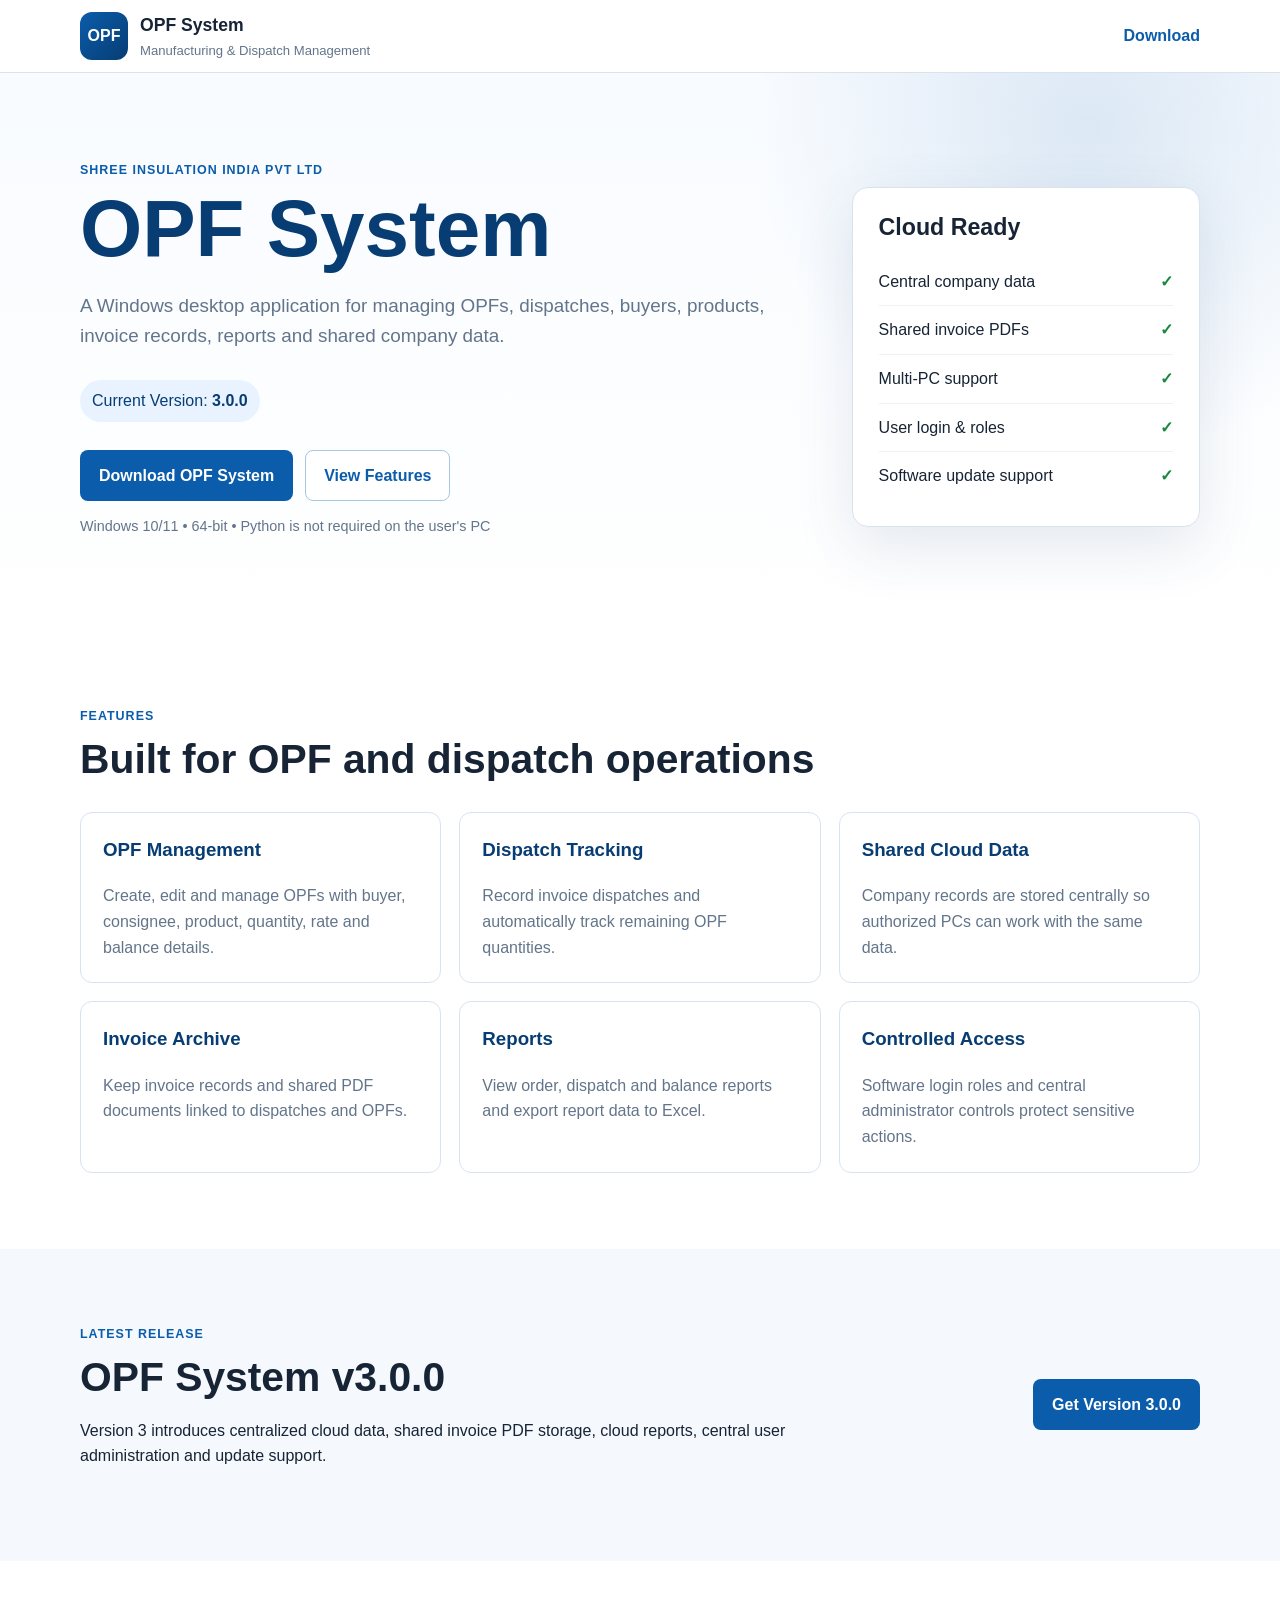
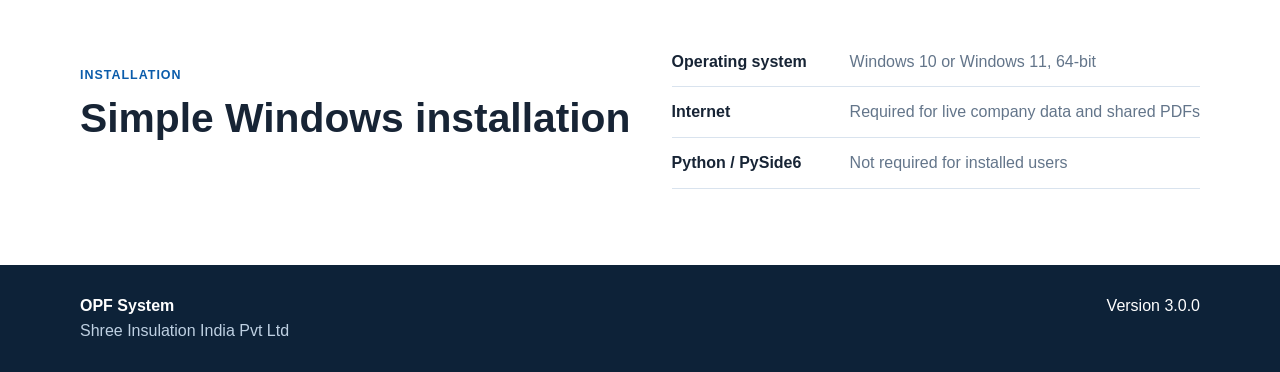
==== index.html @ 4c7ae4a1 "Add OPF System website" ====
<!DOCTYPE html>
<html lang="en">
<head>
  <meta charset="UTF-8">
  <meta name="viewport" content="width=device-width, initial-scale=1.0">
  <title>OPF System | Shree Insulation India Pvt Ltd</title>
  <meta name="description" content="Download OPF System, the manufacturing order, dispatch and invoice management software for Shree Insulation India Pvt Ltd.">
  <meta name="robots" content="index, follow">
  <meta name="theme-color" content="#0b5cab">
  <link rel="canonical" href="https://anmol-07hub.github.io/OPF-System-Website/">
  <link rel="stylesheet" href="styles.css">
</head>
<body>
  <header class="site-header">
    <div class="container nav">
      <div class="brand">
        <div class="brand-mark">OPF</div>
        <div>
          <div class="brand-title">OPF System</div>
          <div class="brand-subtitle">Manufacturing & Dispatch Management</div>
        </div>
      </div>
      <a class="nav-link" href="#download">Download</a>
    </div>
  </header>

  <main>
    <section class="hero">
      <div class="container hero-grid">
        <div>
          <div class="eyebrow">SHREE INSULATION INDIA PVT LTD</div>
          <h1>OPF System</h1>
          <p class="lead">
            A Windows desktop application for managing OPFs, dispatches,
            buyers, products, invoice records, reports and shared company data.
          </p>

          <div class="version-pill">Current Version: <strong>3.0.0</strong></div>

          <div class="hero-actions">
            <a id="download" class="btn btn-primary"
               href="https://github.com/Anmol-07hub/OPF-System-Updates/releases"
               target="_blank" rel="noopener">
              Download OPF System
            </a>
            <a class="btn btn-secondary" href="#features">View Features</a>
          </div>

          <p class="download-note">
            Windows 10/11 • 64-bit • Python is not required on the user's PC
          </p>
        </div>

        <div class="status-card">
          <h2>Cloud Ready</h2>
          <div class="status-row"><span>Central company data</span><strong>✓</strong></div>
          <div class="status-row"><span>Shared invoice PDFs</span><strong>✓</strong></div>
          <div class="status-row"><span>Multi-PC support</span><strong>✓</strong></div>
          <div class="status-row"><span>User login & roles</span><strong>✓</strong></div>
          <div class="status-row"><span>Software update support</span><strong>✓</strong></div>
        </div>
      </div>
    </section>

    <section id="features" class="section">
      <div class="container">
        <div class="section-heading">
          <div class="eyebrow">FEATURES</div>
          <h2>Built for OPF and dispatch operations</h2>
        </div>

        <div class="cards">
          <article class="feature-card">
            <h3>OPF Management</h3>
            <p>Create, edit and manage OPFs with buyer, consignee, product, quantity, rate and balance details.</p>
          </article>
          <article class="feature-card">
            <h3>Dispatch Tracking</h3>
            <p>Record invoice dispatches and automatically track remaining OPF quantities.</p>
          </article>
          <article class="feature-card">
            <h3>Shared Cloud Data</h3>
            <p>Company records are stored centrally so authorized PCs can work with the same data.</p>
          </article>
          <article class="feature-card">
            <h3>Invoice Archive</h3>
            <p>Keep invoice records and shared PDF documents linked to dispatches and OPFs.</p>
          </article>
          <article class="feature-card">
            <h3>Reports</h3>
            <p>View order, dispatch and balance reports and export report data to Excel.</p>
          </article>
          <article class="feature-card">
            <h3>Controlled Access</h3>
            <p>Software login roles and central administrator controls protect sensitive actions.</p>
          </article>
        </div>
      </div>
    </section>

    <section class="section alt">
      <div class="container release">
        <div>
          <div class="eyebrow">LATEST RELEASE</div>
          <h2>OPF System v3.0.0</h2>
          <p>
            Version 3 introduces centralized cloud data, shared invoice PDF storage,
            cloud reports, central user administration and update support.
          </p>
        </div>
        <a class="btn btn-primary"
           href="https://github.com/Anmol-07hub/OPF-System-Updates/releases"
           target="_blank" rel="noopener">
          Get Version 3.0.0
        </a>
      </div>
    </section>

    <section class="section">
      <div class="container requirements">
        <div>
          <div class="eyebrow">INSTALLATION</div>
          <h2>Simple Windows installation</h2>
        </div>
        <div class="requirement-list">
          <div><strong>Operating system</strong><span>Windows 10 or Windows 11, 64-bit</span></div>
          <div><strong>Internet</strong><span>Required for live company data and shared PDFs</span></div>
          <div><strong>Python / PySide6</strong><span>Not required for installed users</span></div>
        </div>
      </div>
    </section>
  </main>

  <footer>
    <div class="container footer-inner">
      <div>
        <strong>OPF System</strong><br>
        <span>Shree Insulation India Pvt Ltd</span>
      </div>
      <div>Version 3.0.0</div>
    </div>
  </footer>
</body>
</html>
---- styles.css ----
* {
  box-sizing: border-box;
}

:root {
  --blue: #0b5cab;
  --blue-dark: #073d73;
  --ink: #172435;
  --muted: #63758a;
  --line: #d9e3ee;
  --soft: #f5f9fd;
  --white: #ffffff;
}

html {
  scroll-behavior: smooth;
}

body {
  margin: 0;
  font-family: "Segoe UI", Arial, sans-serif;
  color: var(--ink);
  background: var(--white);
  line-height: 1.6;
}

.container {
  width: min(1120px, calc(100% - 36px));
  margin: 0 auto;
}

.site-header {
  position: sticky;
  top: 0;
  z-index: 10;
  background: rgba(255, 255, 255, 0.96);
  border-bottom: 1px solid var(--line);
  backdrop-filter: blur(8px);
}

.nav {
  min-height: 72px;
  display: flex;
  align-items: center;
  justify-content: space-between;
}

.brand {
  display: flex;
  gap: 12px;
  align-items: center;
}

.brand-mark {
  width: 48px;
  height: 48px;
  border-radius: 12px;
  display: grid;
  place-items: center;
  font-weight: 800;
  color: white;
  background: linear-gradient(135deg, var(--blue), var(--blue-dark));
}

.brand-title {
  font-weight: 800;
  font-size: 1.1rem;
}

.brand-subtitle {
  color: var(--muted);
  font-size: 0.82rem;
}

.nav-link {
  color: var(--blue);
  text-decoration: none;
  font-weight: 700;
}

.hero {
  background:
    radial-gradient(circle at 85% 10%, rgba(11, 92, 171, .12), transparent 28%),
    linear-gradient(180deg, #f8fbff, #ffffff);
  padding: 88px 0 78px;
}

.hero-grid {
  display: grid;
  grid-template-columns: 1.35fr .65fr;
  gap: 48px;
  align-items: center;
}

.eyebrow {
  color: var(--blue);
  font-weight: 800;
  font-size: .78rem;
  letter-spacing: .08em;
  margin-bottom: 8px;
}

h1 {
  font-size: clamp(2.6rem, 7vw, 5rem);
  line-height: 1;
  margin: 0 0 22px;
  color: var(--blue-dark);
}

h2 {
  font-size: clamp(1.8rem, 4vw, 2.55rem);
  line-height: 1.2;
  margin: 0 0 16px;
}

h3 {
  margin-top: 0;
  color: var(--blue-dark);
}

.lead {
  max-width: 720px;
  font-size: 1.18rem;
  color: var(--muted);
}

.version-pill {
  display: inline-block;
  margin: 10px 0 20px;
  padding: 8px 12px;
  border-radius: 999px;
  background: #e9f3ff;
  color: var(--blue-dark);
}

.hero-actions {
  display: flex;
  gap: 12px;
  flex-wrap: wrap;
  margin-top: 8px;
}

.btn {
  display: inline-block;
  padding: 12px 18px;
  border-radius: 8px;
  text-decoration: none;
  font-weight: 750;
  border: 1px solid transparent;
}

.btn-primary {
  background: var(--blue);
  color: white;
}

.btn-primary:hover {
  background: var(--blue-dark);
}

.btn-secondary {
  background: white;
  color: var(--blue);
  border-color: #aac6e1;
}

.download-note {
  margin-top: 14px;
  color: var(--muted);
  font-size: .9rem;
}

.status-card {
  padding: 26px;
  border: 1px solid var(--line);
  border-radius: 16px;
  background: white;
  box-shadow: 0 20px 60px rgba(38, 76, 112, .12);
}

.status-card h2 {
  font-size: 1.45rem;
}

.status-row {
  display: flex;
  justify-content: space-between;
  padding: 11px 0;
  border-bottom: 1px solid #edf2f7;
}

.status-row:last-child {
  border-bottom: 0;
}

.status-row strong {
  color: #188642;
}

.section {
  padding: 76px 0;
}

.section.alt {
  background: var(--soft);
}

.section-heading {
  max-width: 760px;
  margin-bottom: 28px;
}

.cards {
  display: grid;
  grid-template-columns: repeat(3, 1fr);
  gap: 18px;
}

.feature-card {
  border: 1px solid var(--line);
  border-radius: 12px;
  padding: 22px;
  background: white;
}

.feature-card p {
  color: var(--muted);
  margin-bottom: 0;
}

.release,
.requirements {
  display: flex;
  justify-content: space-between;
  gap: 36px;
  align-items: center;
}

.release > div,
.requirements > div:first-child {
  max-width: 720px;
}

.requirement-list {
  min-width: 430px;
}

.requirement-list div {
  display: grid;
  grid-template-columns: 160px 1fr;
  gap: 18px;
  padding: 12px 0;
  border-bottom: 1px solid var(--line);
}

.requirement-list span {
  color: var(--muted);
}

footer {
  background: #0d2238;
  color: white;
  padding: 28px 0;
}

.footer-inner {
  display: flex;
  justify-content: space-between;
  gap: 20px;
}

.footer-inner span {
  color: #bed0e2;
}

@media (max-width: 820px) {
  .hero-grid,
  .cards {
    grid-template-columns: 1fr;
  }

  .release,
  .requirements {
    display: block;
  }

  .requirement-list {
    min-width: 0;
    margin-top: 24px;
  }
}

@media (max-width: 560px) {
  .brand-subtitle {
    display: none;
  }

  .hero {
    padding-top: 56px;
  }

  .requirement-list div {
    grid-template-columns: 1fr;
    gap: 2px;
  }

  .footer-inner {
    display: block;
  }
}
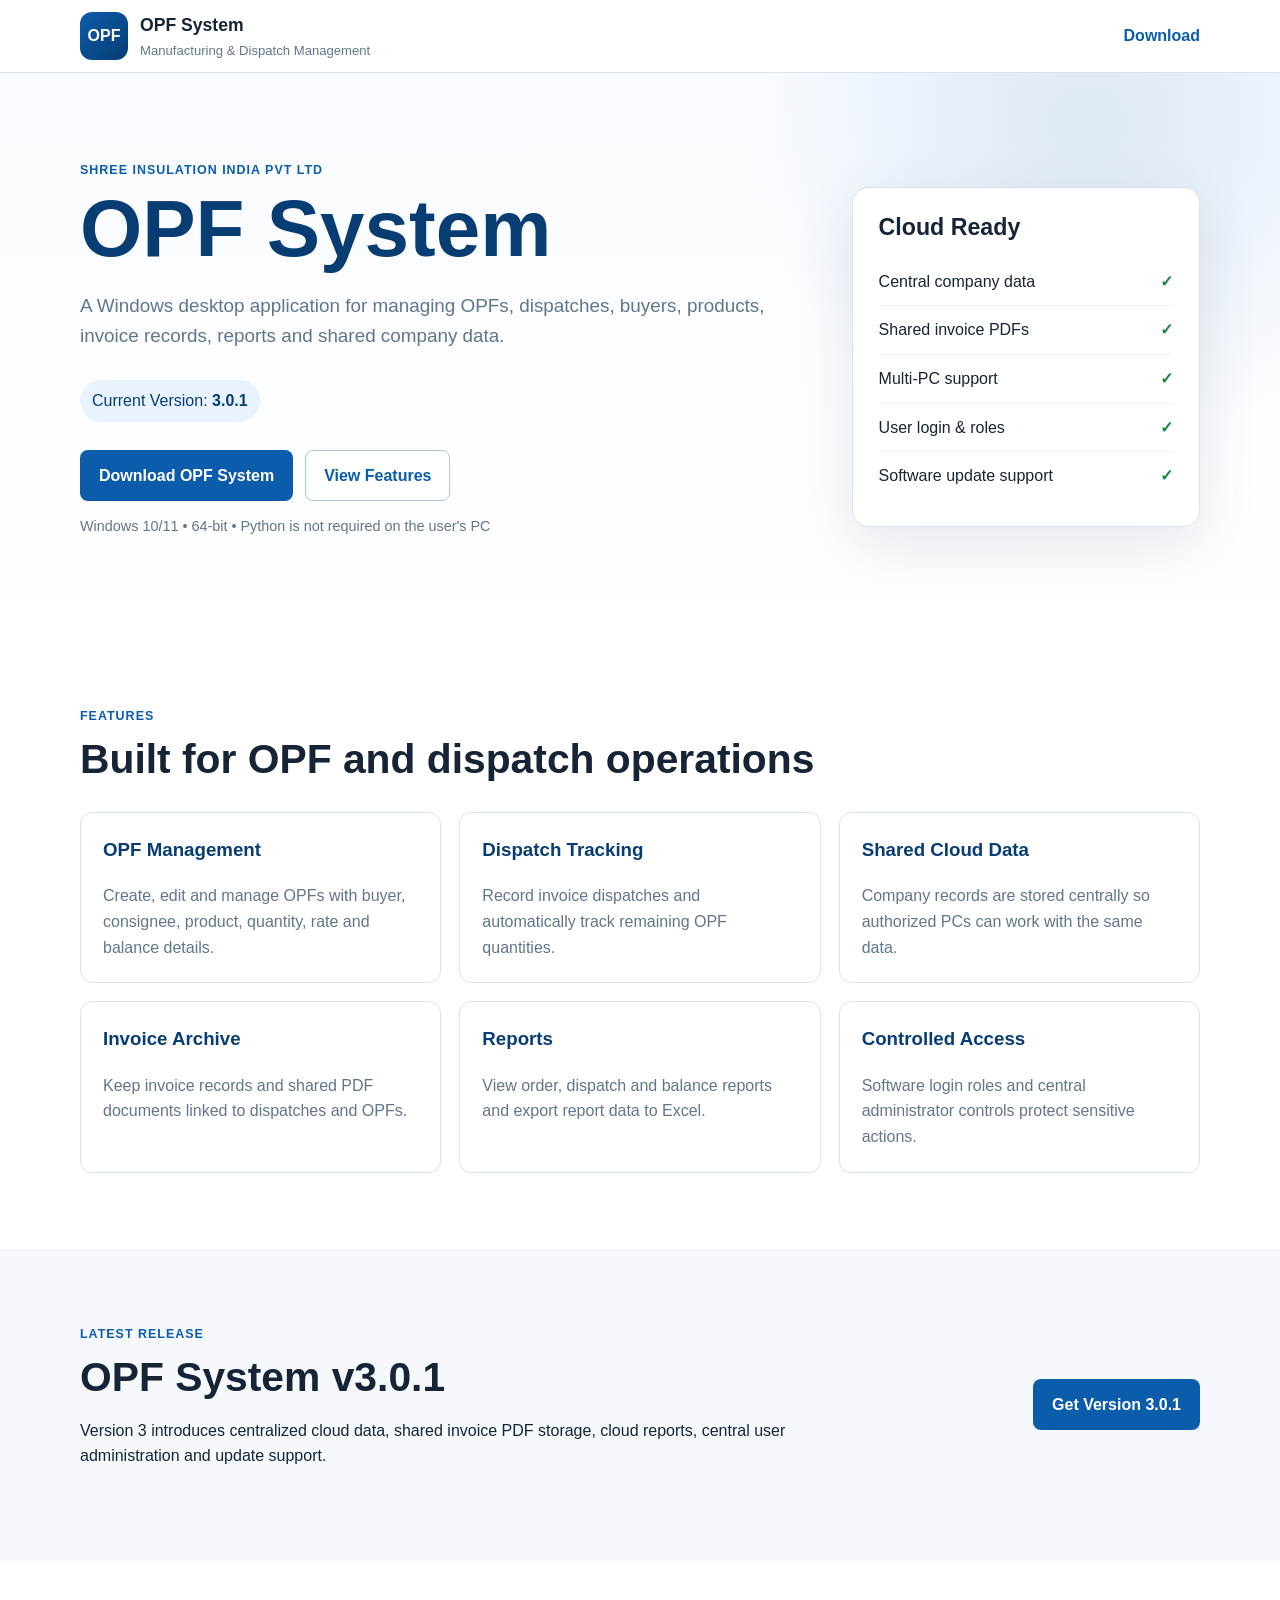
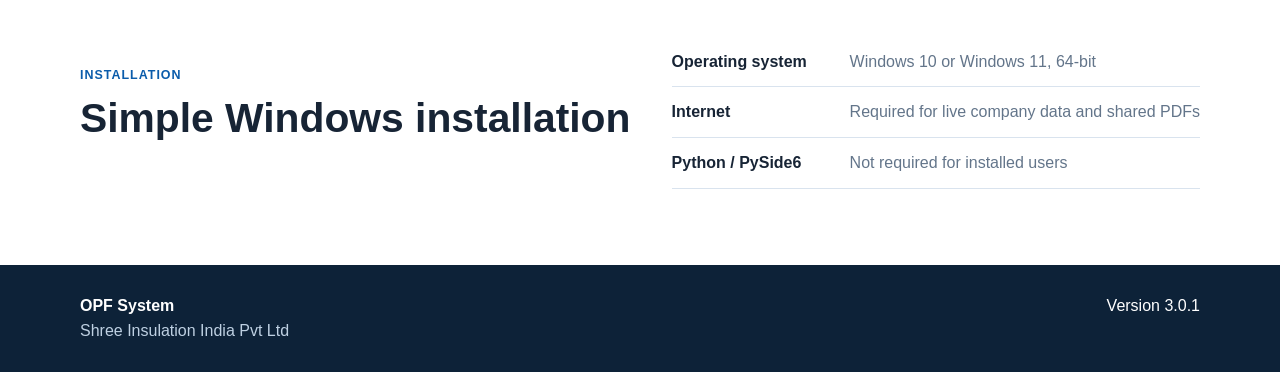
==== commit 5f025084: "Update website to v3.0.1" ====
--- a/index.html
+++ b/index.html
@@ -35,11 +35,11 @@
             buyers, products, invoice records, reports and shared company data.
           </p>
 
-          <div class="version-pill">Current Version: <strong>3.0.0</strong></div>
+          <div class="version-pill">Current Version: <strong>3.0.1</strong></div>
 
           <div class="hero-actions">
             <a id="download" class="btn btn-primary"
-               href="https://github.com/Anmol-07hub/OPF-System-Updates/releases"
+               href="https://github.com/Anmol-07hub/OPF-System-Updates/releases/download/v3.0.1/OPF_System_Setup_v3.0.1.exe"
                target="_blank" rel="noopener">
               Download OPF System
             </a>
@@ -102,16 +102,16 @@
       <div class="container release">
         <div>
           <div class="eyebrow">LATEST RELEASE</div>
-          <h2>OPF System v3.0.0</h2>
+          <h2>OPF System v3.0.1</h2>
           <p>
             Version 3 introduces centralized cloud data, shared invoice PDF storage,
             cloud reports, central user administration and update support.
           </p>
         </div>
         <a class="btn btn-primary"
-           href="https://github.com/Anmol-07hub/OPF-System-Updates/releases"
+           href="https://github.com/Anmol-07hub/OPF-System-Updates/releases/download/v3.0.1/OPF_System_Setup_v3.0.1.exe"
            target="_blank" rel="noopener">
-          Get Version 3.0.0
+          Get Version 3.0.1
         </a>
       </div>
     </section>
@@ -137,7 +137,7 @@
         <strong>OPF System</strong><br>
         <span>Shree Insulation India Pvt Ltd</span>
       </div>
-      <div>Version 3.0.0</div>
+      <div>Version 3.0.1</div>
     </div>
   </footer>
 </body>
